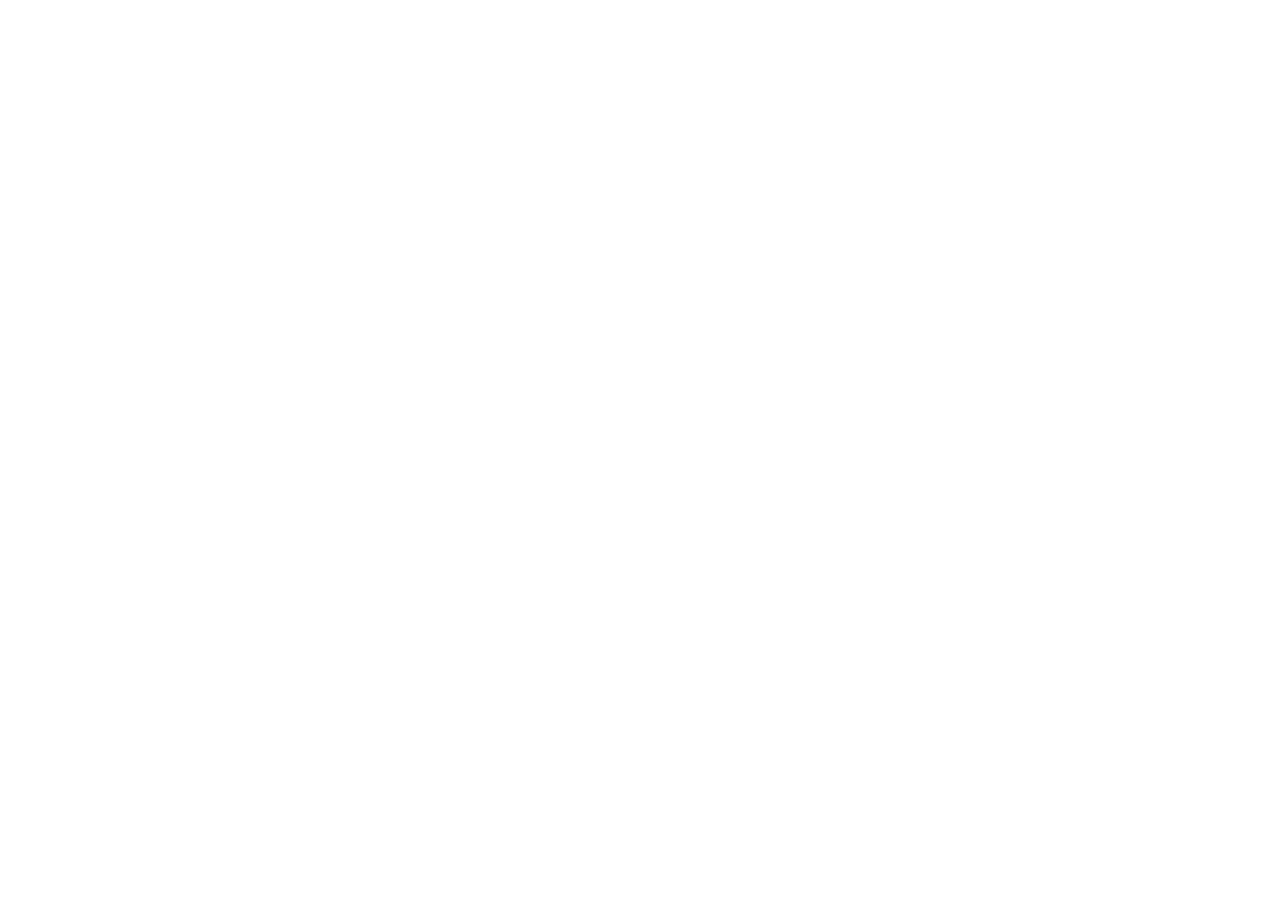
==== index.html @ e82f3b91 "first commit" ====
<!DOCTYPE html>
<html lang="da">
  <head>
    <meta charset="UTF-8" />
    <meta name="viewport" content="width=device-width, initial-scale=1.0" />
    <title>Document</title>
  </head>
  <body></body>
</html>
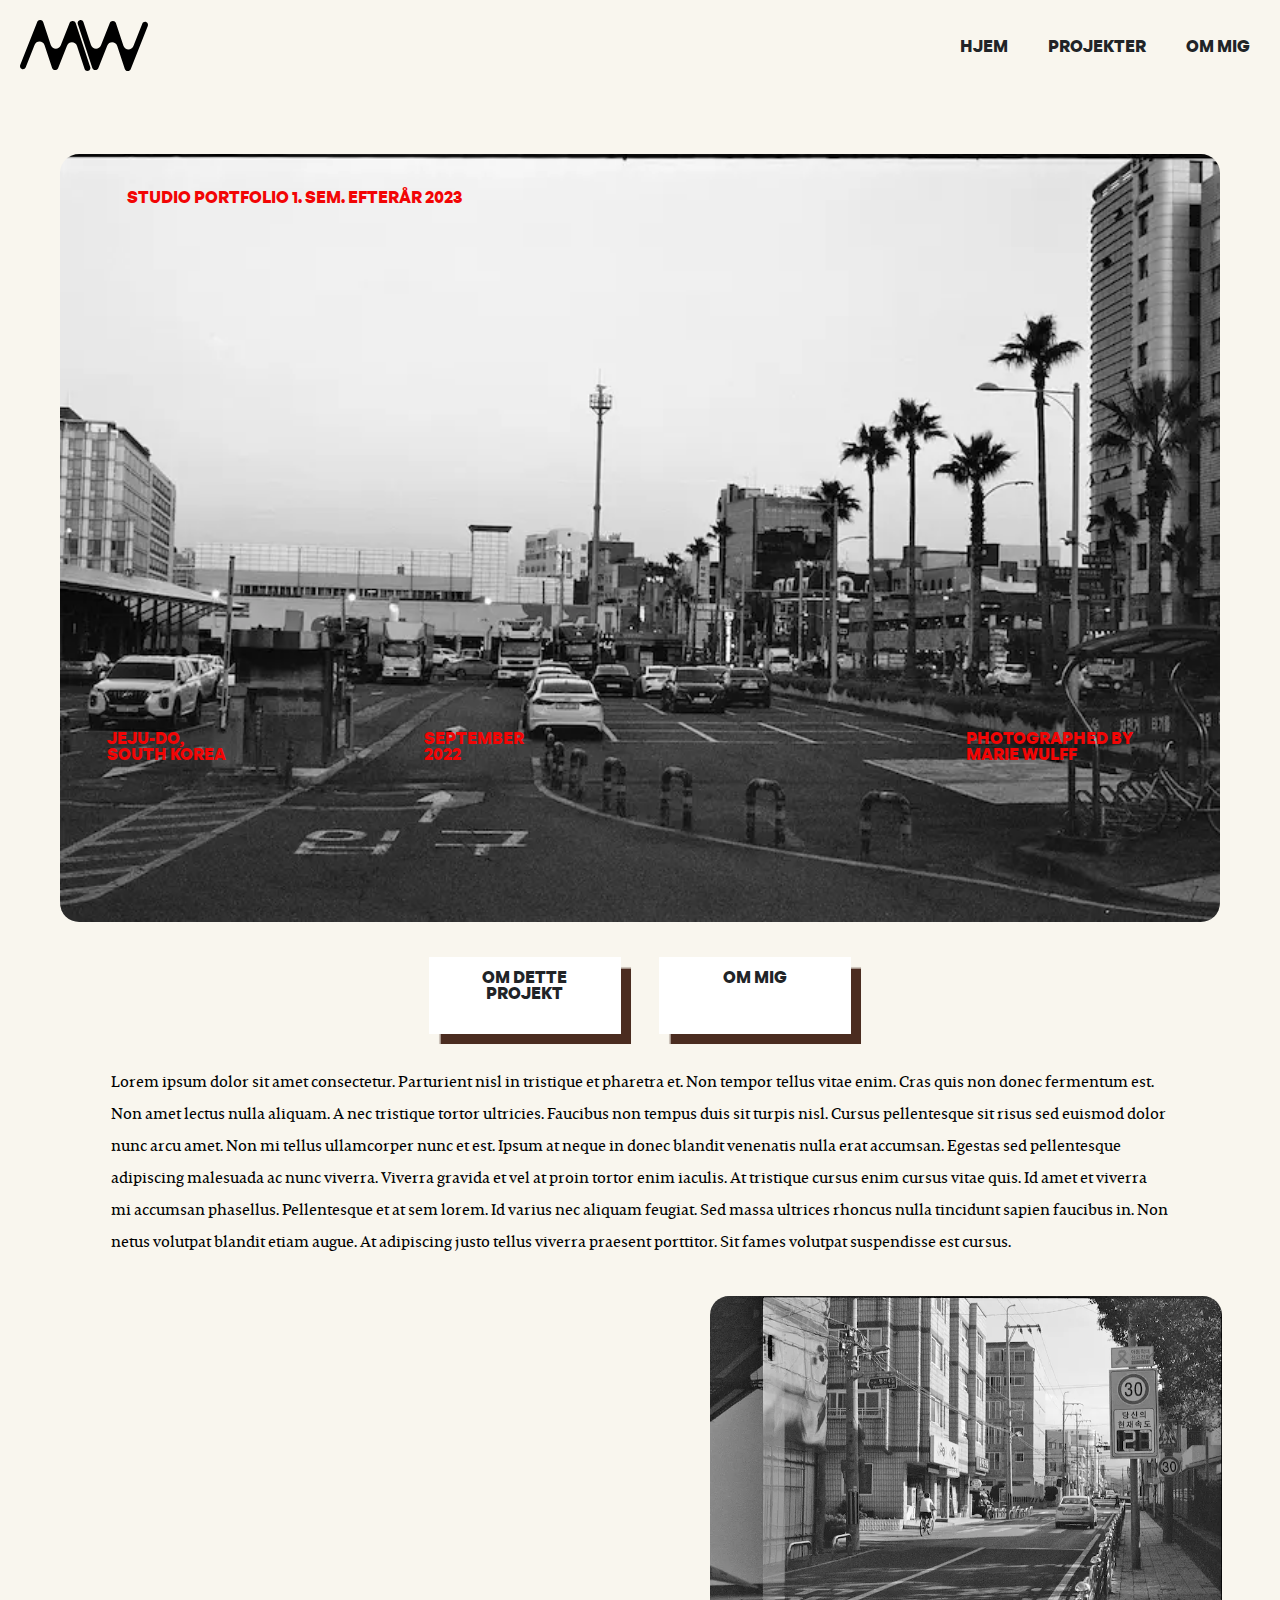
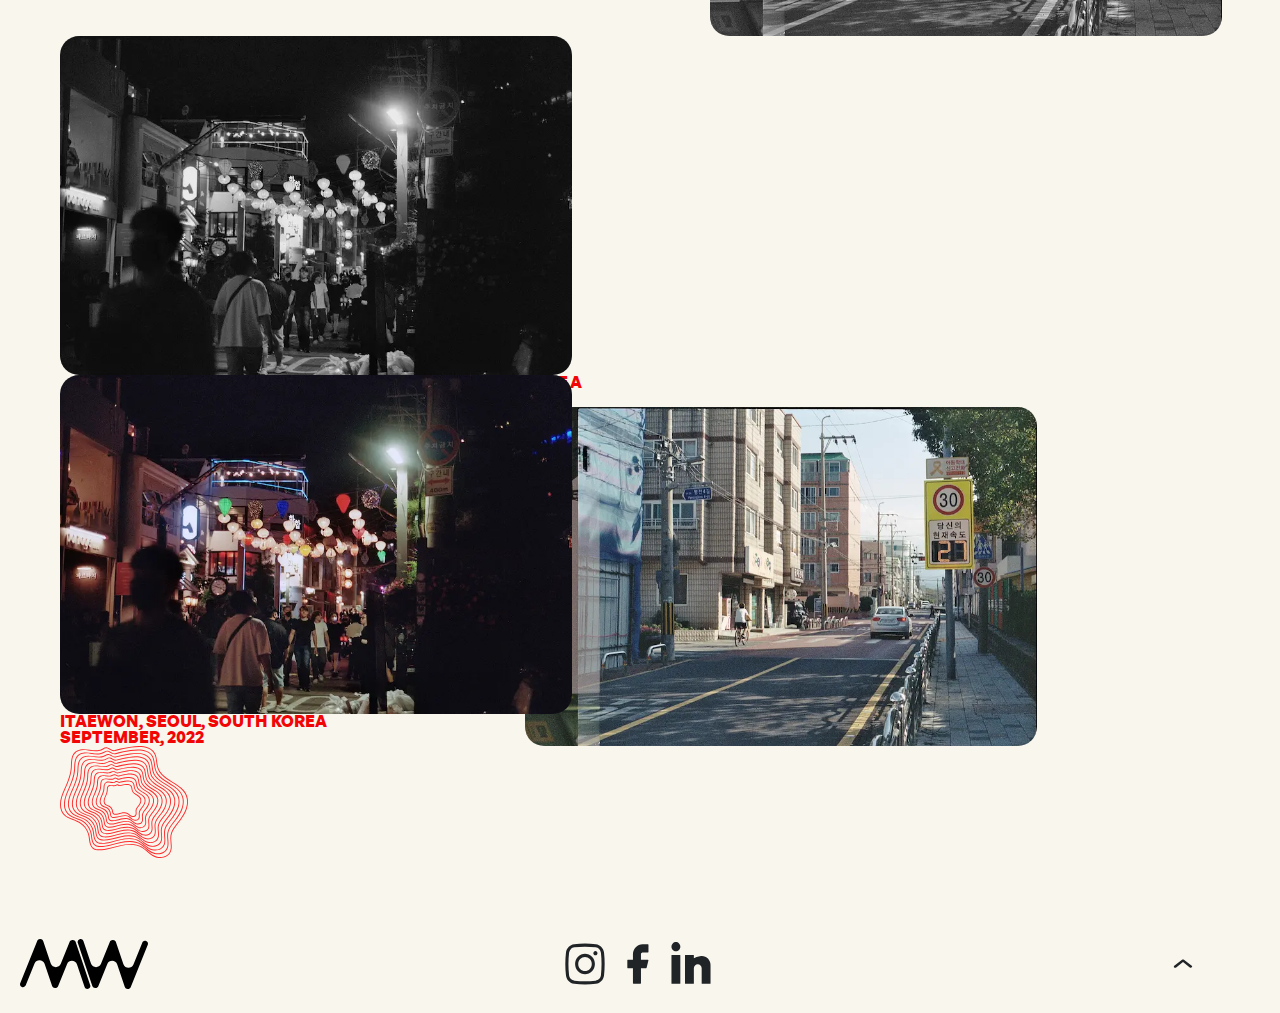
==== commit 29e8944f: "commit2" ====
--- a/index.html
+++ b/index.html
@@ -4,6 +4,139 @@
     <meta charset="UTF-8" />
     <meta name="viewport" content="width=device-width, initial-scale=1.0" />
     <title>Document</title>
+    <link rel="stylesheet" href="style.css" />
+    <link rel="stylesheet" href="layout.css" />
+    <script defer src="script.js"></script>
   </head>
-  <body></body>
+
+  <body>
+    <header>
+      <div class="logo">
+        <a href="index.html">
+          <img src="img/svg/logo.svg" alt="Logo" />
+        </a>
+      </div>
+      <nav>
+        <ul class="menu">
+          <li><a href="index.html">hjem</a></li>
+          <li><a href="projekter.html">projekter</a></li>
+          <li><a href="ommig.html">om mig</a></li>
+        </ul>
+        <div class="burger">
+          <div class="line"></div>
+          <div class="line"></div>
+          <div class="line"></div>
+        </div>
+      </nav>
+    </header>
+
+    <main>
+      <div class="grid_i_1">
+        <img src="img/jejudo_bw.webp" alt="Jeju-seoul" />
+        <h3 id="p1">studio portfolio 1. sem. efterår 2023</h3>
+        <h3 id="p2">
+          jeju-do, <br />
+          south korea
+        </h3>
+        <h3 id="p3">
+          september <br />
+          2022
+        </h3>
+        <h3 id="p4">
+          photographed by <br />
+          marie wulff
+        </h3>
+      </div>
+      <div class="grid_i_2">
+        <div class="buttons_i">
+          <a class="buttoni" href="tema6.html">om dette projekt</a>
+          <a class="buttoni" href="ommig.html">om mig</a>
+        </div>
+        <p id="p5">
+          Lorem ipsum dolor sit amet consectetur. Parturient nisl in tristique
+          et pharetra et. Non tempor tellus vitae enim. Cras quis non donec
+          fermentum est. Non amet lectus nulla aliquam. A nec tristique tortor
+          ultricies. Faucibus non tempus duis sit turpis nisl. Cursus
+          pellentesque sit risus sed euismod dolor nunc arcu amet. Non mi tellus
+          ullamcorper nunc et est. Ipsum at neque in donec blandit venenatis
+          nulla erat accumsan. Egestas sed pellentesque adipiscing malesuada ac
+          nunc viverra. Viverra gravida et vel at proin tortor enim iaculis. At
+          tristique cursus enim cursus vitae quis. Id amet et viverra mi
+          accumsan phasellus. Pellentesque et at sem lorem. Id varius nec
+          aliquam feugiat. Sed massa ultrices rhoncus nulla tincidunt sapien
+          faucibus in. Non netus volutpat blandit etiam augue. At adipiscing
+          justo tellus viverra praesent porttitor. Sit fames volutpat
+          suspendisse est cursus.
+        </p>
+      </div>
+
+      <div class="grid_i_3">
+        <img
+          class="img_i_1"
+          src="img/jejustreet_bw.webp"
+          alt="street on jeju in black and white"
+        />
+        <img
+          class="img_i_1 img_i_1_a"
+          src="img/jejustreet.webp"
+          alt="street, jeju in color"
+        />
+        <div id="idx_txt_a">
+          <h3>
+            JEJU-DO, SOUTH KOREA <br />
+            SEPTEMBER, 2022
+          </h3>
+        </div>
+        <div id="container_i_1">
+          <div id="sprite_i_1">
+            <img src="img/assets/red2.svg" alt="red figure" />
+          </div>
+        </div>
+
+        <img
+          class="img_i_2"
+          src="img/itaewon_bw.webp"
+          alt="street, itaewon-seoul"
+        />
+        <img
+          class="img_i_2 img_i_2_b"
+          src="img/itaewon.webp"
+          alt="street, itaewon-seoul"
+        />
+        <div idx_txt_b>
+          <h3>
+            ITAEWON, SEOUL, SOUTH KOREA <br />
+            SEPTEMBER, 2022
+          </h3>
+        </div>
+        <div id="container_i_2">
+          <div id="sprite_i_2">
+            <img src="img/assets/red1.svg" alt="red figure" />
+          </div>
+        </div>
+      </div>
+    </main>
+
+    <footer>
+      <div class="logo">
+        <a href="index.html"><img src="img/svg/logo.svg" alt="logo" /></a>
+      </div>
+
+      <div id="conf2_3">
+        <a href="https://www.instagram.com/mariewulff_/">
+          <img class="logo1" src="img/svg/ig.svg" alt="instagram"
+        /></a>
+        <a href="https://www.facebook.com/marie3wulff/">
+          <img class="logo1" src="img/svg/fb.svg" alt="facebook"
+        /></a>
+        <a href="www.linkedin.com/in/marie-wulff"
+          ><img class="logo1" src="img/svg/li.svg" alt="linked in"
+        /></a>
+      </div>
+
+      <div id="conf_3_1">
+        <img class="logo1" src="img/svg/ep_arrow-up-bold.svg" alt="arrow" />
+      </div>
+    </footer>
+  </body>
 </html>
--- a/style.css
+++ b/style.css
@@ -0,0 +1,333 @@
+* {
+  box-sizing: border-box;
+  margin: 0;
+}
+
+@font-face {
+  font-family: "general_sansbold";
+  src: url(fonts/generalsans-bold-webfont.woff2) format("woff2");
+  font-weight: normal;
+  font-style: normal;
+}
+
+@font-face {
+  font-family: "gambettamedium";
+  src: url(fonts/gambetta-medium-webfont.woff2) format("woff2");
+  font-weight: normal;
+  font-style: normal;
+}
+
+html {
+  --font_col: #212427;
+  --primary_font: "general_sansbold", serif;
+  --secondary_font: "gambettamedium", sans-serif;
+  --color_box: #f1ede0;
+  --bagground_col: #f9f6ee;
+}
+
+body {
+  background-color: var(--bagground_col);
+  font-family: var(--primary_font);
+}
+
+main {
+  margin: 30px;
+  padding: 30px;
+}
+
+h3 {
+  font-size: 1rem;
+  font-weight: lighter;
+  text-transform: uppercase;
+}
+
+p {
+  font-family: var(--secondary_font);
+  line-height: 2.5cqw;
+}
+
+img {
+  border-radius: 1.5cqw;
+  width: 100%;
+  height: auto;
+}
+
+header {
+  display: flex;
+  justify-content: space-between;
+  align-items: center;
+  padding: 20px;
+  background-color: var(--bagground_col);
+  text-transform: uppercase;
+}
+
+footer {
+  display: flex;
+  justify-content: space-between;
+  align-items: center;
+  padding: 20px;
+}
+
+.logo1 {
+  width: 25%;
+  height: auto;
+  border-radius: 0;
+}
+
+.logo img {
+  width: 10cqw;
+  height: auto;
+  border-radius: 0;
+}
+
+nav {
+  display: flex;
+  align-items: center;
+}
+
+.menu {
+  display: flex;
+  list-style: none;
+  margin: 0;
+  padding: 0;
+}
+
+.menu li {
+  margin-right: 20px;
+}
+
+.menu li:last-child {
+  margin-right: 0;
+}
+
+.menu a {
+  display: block;
+  padding: 10px;
+  color: var(--font_col);
+  text-decoration: none;
+  transition: color 0.3s;
+  text-align: end;
+}
+
+.menu a:hover {
+  color: #f20505;
+}
+
+.burger {
+  width: 30px;
+  height: 20px;
+  cursor: pointer;
+}
+
+.burger .line {
+  width: 100%;
+  height: 2px;
+  background-color: var(--font_col);
+  margin-bottom: 5px;
+  transition: 0.2s linear;
+}
+.burger {
+  display: none;
+}
+@media screen and (max-width: 800px) {
+  .menu {
+    display: none;
+  }
+  .burger {
+    display: block;
+  }
+  .burger.active .line:nth-child(1) {
+    transform: rotate(45deg) translate(5px, 5px);
+    transition: 0.2s linear;
+  }
+
+  .burger.active .line:nth-child(2) {
+    opacity: 0;
+    transition: 0.15s linear;
+  }
+
+  .burger.active .line:nth-child(3) {
+    transform: rotate(-45deg) translate(5px, -5px);
+    transition: 0.2s linear;
+  }
+
+  nav.active .menu {
+    display: block;
+    background-color: var(--bagground_col);
+    position: absolute;
+    top: 60px;
+    left: 0;
+    width: 100%;
+    box-shadow: 0 0 10px rgba(0, 0, 0, 0.1);
+    z-index: 1;
+  }
+
+  nav.active .menu li {
+    margin: 10px 20px;
+  }
+
+  nav.active .menu a {
+    font-size: 24px;
+  }
+}
+
+/***** INDEX ****/
+.grid_i_1,
+.grid_i_3 {
+  color: #f20505;
+}
+
+#p1 {
+  position: absolute;
+  top: 22%;
+  left: 23%;
+  transform: translate(-50%, -50%);
+}
+
+#p2 {
+  position: absolute;
+  top: 83%;
+  left: 13%;
+  transform: translate(-50%, -50%);
+}
+
+#p3 {
+  position: absolute;
+  top: 83%;
+  left: 37%;
+  transform: translate(-50%, -50%);
+}
+
+#p4 {
+  position: absolute;
+  top: 83%;
+  left: 82%;
+  transform: translate(-50%, -50%);
+}
+.grid_i_2 {
+  margin-bottom: 3cqw;
+}
+
+.buttons_i {
+  display: flex;
+  justify-content: center;
+  margin: 1cqw 0 1cqw 0;
+}
+
+.buttoni {
+  background-color: white;
+  width: 15cqw;
+  display: block;
+  height: 6cqw;
+  text-align: center;
+  padding-top: 1cqw;
+  margin: 1.5cqw;
+  text-decoration: none;
+  color: var(--font_col);
+  padding-left: 1.2cqw;
+  padding-right: 1.2cqw;
+  text-transform: uppercase;
+  box-shadow: 0.8cqw 0.8cqw 1px #4b2c20;
+}
+
+#p5 {
+  padding: 0 4cqw 0 4cqw;
+}
+.grid_i_3 {
+  /* display: grid; */
+}
+
+.img_i_1 {
+  width: 40cqw;
+  height: auto;
+  display: block;
+  position: relative;
+  left: 56%;
+  top: 10%;
+  /* margin-bottom: 15cqw; */
+}
+
+.img_i_1_a {
+  position: absolute;
+  top: 223%;
+  left: 41%;
+}
+
+#idx_txt_a {
+  position: absolute;
+  top: 219%;
+  letter-spacing: 0.1cqw;
+  left: 28%;
+  line-height: 1.9cqw;
+}
+
+#container_i_1 {
+  aspect-ratio: 719.53/663.47;
+  width: 20cqw;
+  height: auto;
+  position: absolute;
+  top: 198%;
+  left: 11%;
+}
+
+#sprite_i_1 {
+  width: 100%;
+  height: 100%;
+}
+
+.img_i_2 {
+  width: 40cqw;
+  height: auto;
+  display: block;
+  position: relative;
+}
+
+#container_i_2 {
+  aspect-ratio: 413.47/360.83;
+  width: 10cqw;
+  height: auto;
+}
+
+#sprite_i_2 {
+  width: 100%;
+  height: 100%;
+}
+
+/*** PROJEKTER ***/
+
+.carousel {
+  width: 80%; /* Adjust the carousel width */
+  margin: 0 auto;
+  position: relative;
+  overflow: hidden;
+}
+
+.slides {
+  display: flex;
+  transition: transform 0.5s ease-in-out;
+}
+
+.slides img {
+  width: 100%; /* Ensure images fill the container */
+  display: block;
+}
+
+.prevBtn,
+.nextBtn {
+  position: absolute;
+  top: 50%;
+  transform: translateY(-50%);
+  padding: 10px 15px;
+  background-color: #333;
+  color: white;
+  border: none;
+  cursor: pointer;
+}
+
+.prevBtn {
+  left: 10px;
+}
+
+.nextBtn {
+  right: 10px;
+}
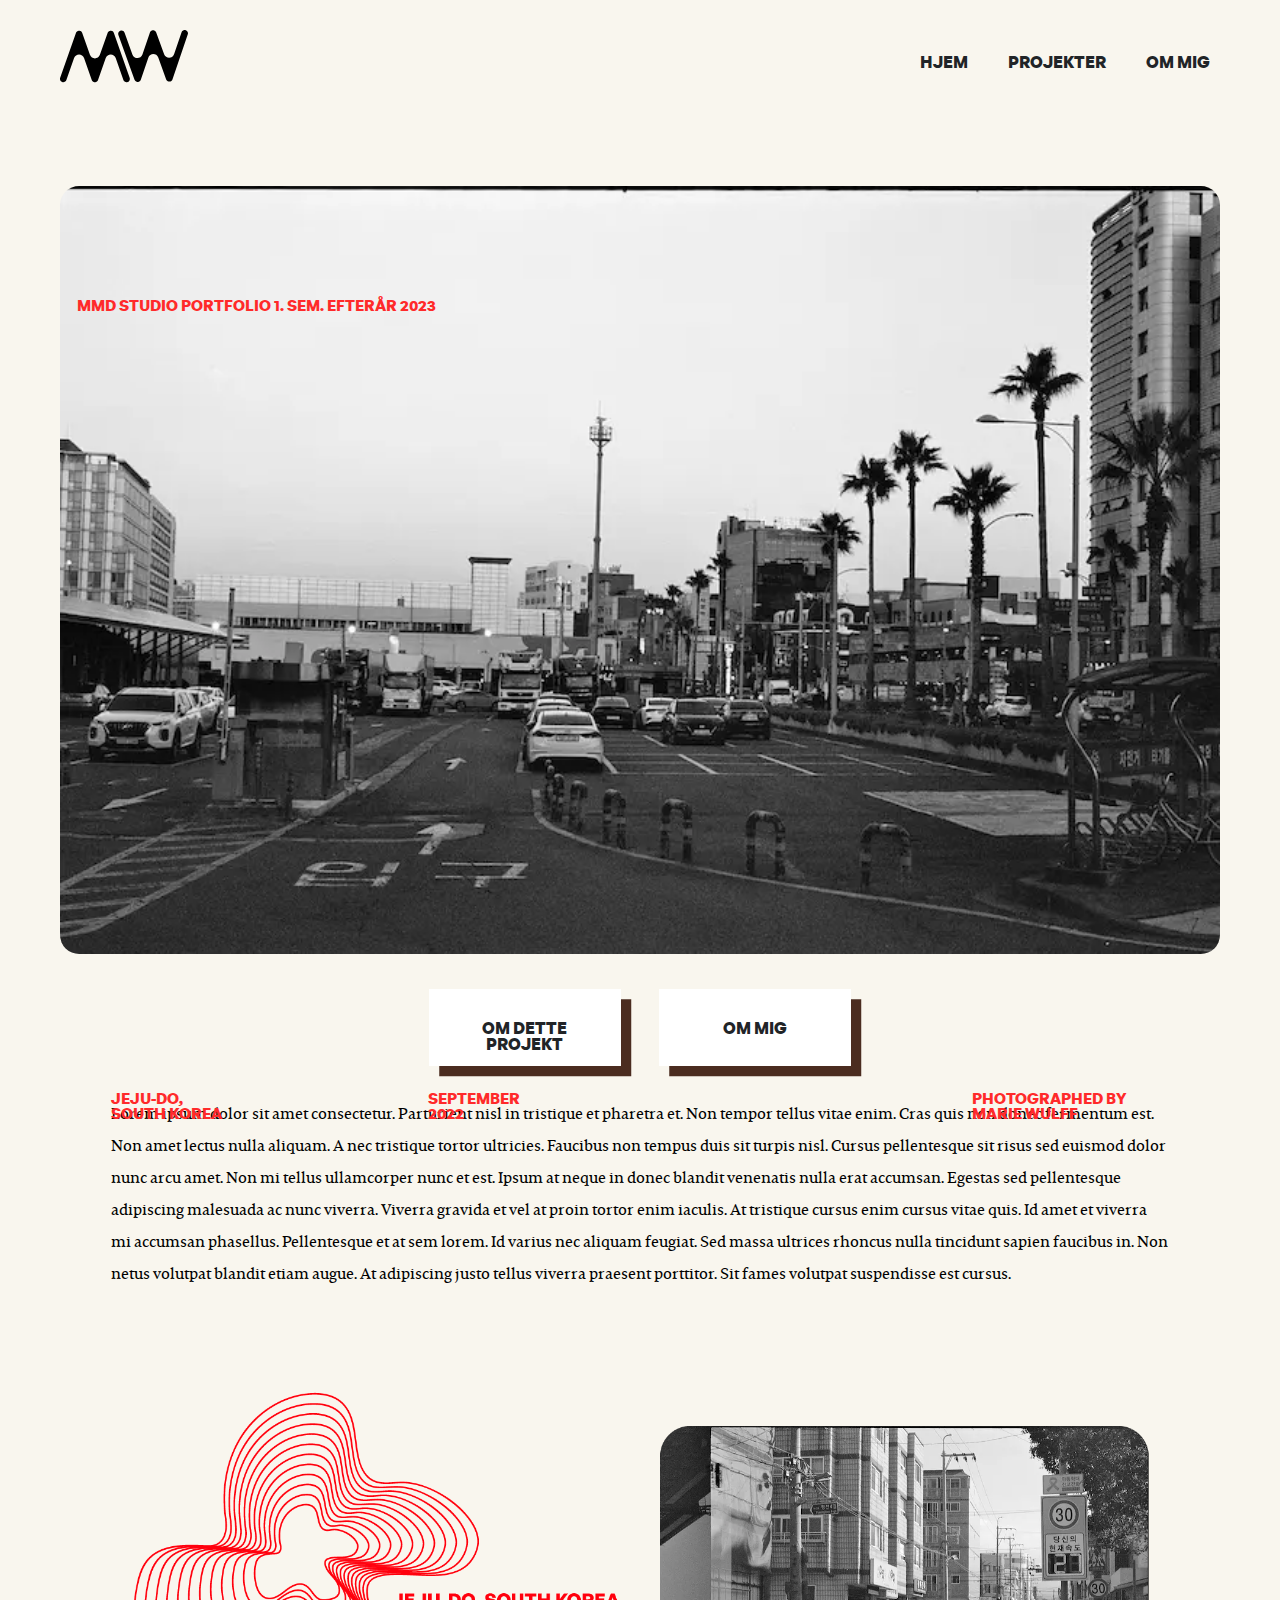
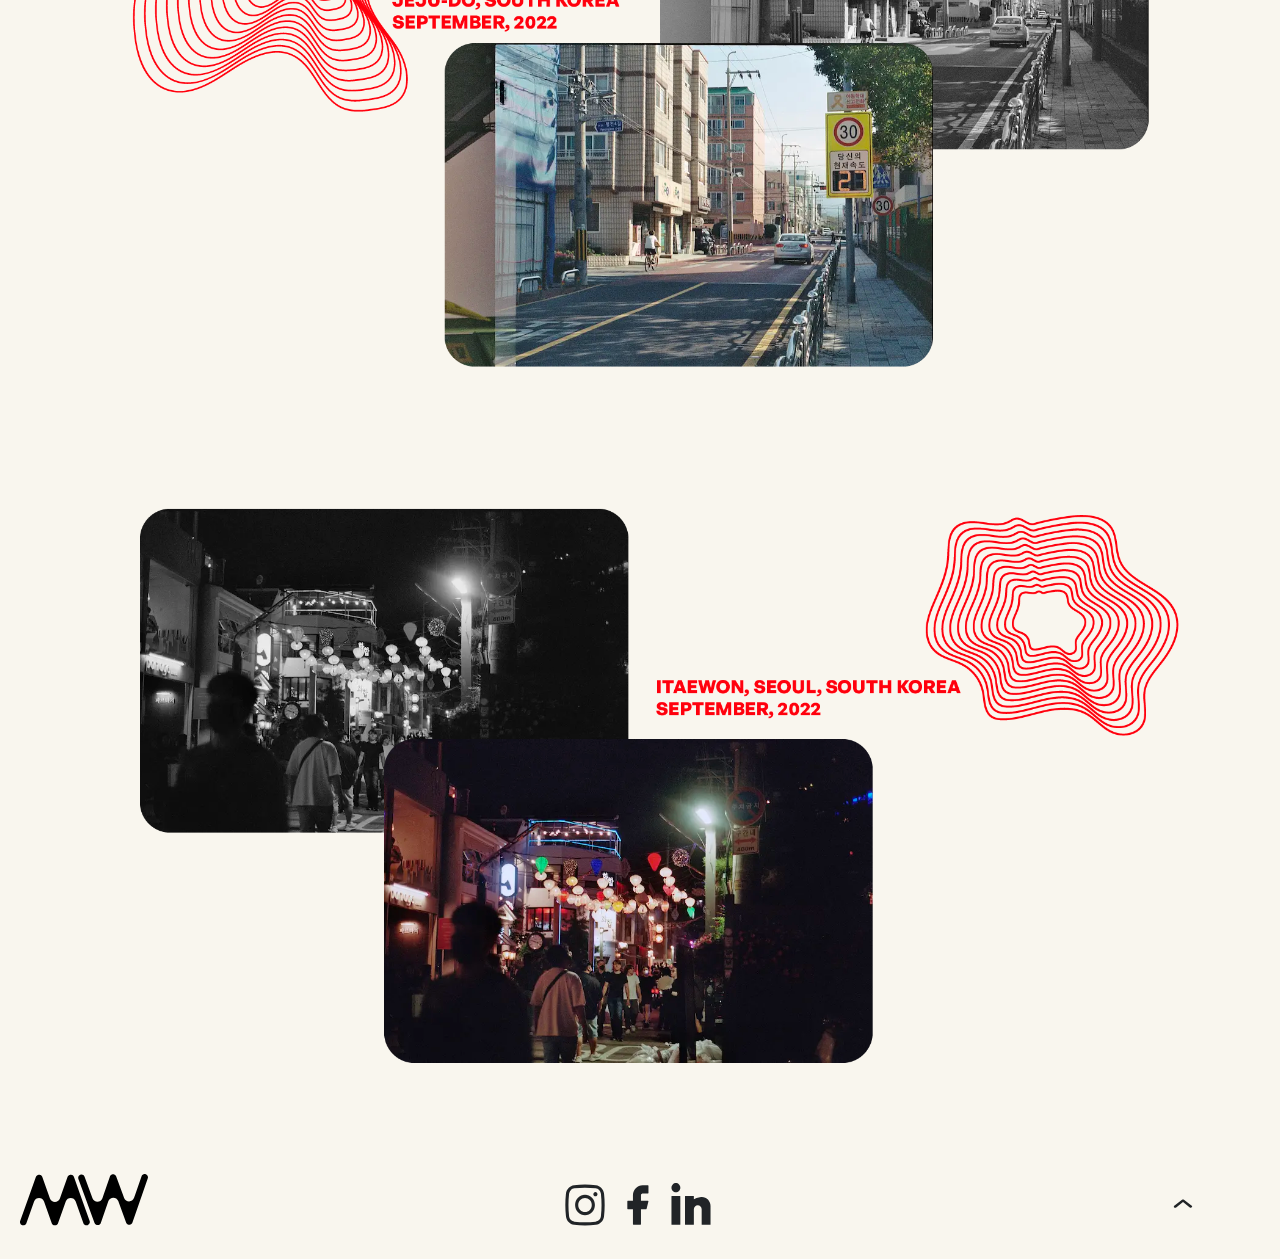
==== commit 3267ccaf: "uden indhold" ====
--- a/index.html
+++ b/index.html
@@ -33,7 +33,7 @@
     <main>
       <div class="grid_i_1">
         <img src="img/jejudo_bw.webp" alt="Jeju-seoul" />
-        <h3 id="p1">studio portfolio 1. sem. efterår 2023</h3>
+        <h3 id="p1">mmd studio portfolio 1. sem. efterår 2023</h3>
         <h3 id="p2">
           jeju-do, <br />
           south korea
@@ -71,50 +71,8 @@
       </div>
 
       <div class="grid_i_3">
-        <img
-          class="img_i_1"
-          src="img/jejustreet_bw.webp"
-          alt="street on jeju in black and white"
-        />
-        <img
-          class="img_i_1 img_i_1_a"
-          src="img/jejustreet.webp"
-          alt="street, jeju in color"
-        />
-        <div id="idx_txt_a">
-          <h3>
-            JEJU-DO, SOUTH KOREA <br />
-            SEPTEMBER, 2022
-          </h3>
-        </div>
-        <div id="container_i_1">
-          <div id="sprite_i_1">
-            <img src="img/assets/red2.svg" alt="red figure" />
-          </div>
-        </div>
-
-        <img
-          class="img_i_2"
-          src="img/itaewon_bw.webp"
-          alt="street, itaewon-seoul"
-        />
-        <img
-          class="img_i_2 img_i_2_b"
-          src="img/itaewon.webp"
-          alt="street, itaewon-seoul"
-        />
-        <div idx_txt_b>
-          <h3>
-            ITAEWON, SEOUL, SOUTH KOREA <br />
-            SEPTEMBER, 2022
-          </h3>
-        </div>
-        <div id="container_i_2">
-          <div id="sprite_i_2">
-            <img src="img/assets/red1.svg" alt="red figure" />
-          </div>
-        </div>
-      </div>
+        <img src="img/Artboard1.webp" alt="">
+        <img src="img/Artboard2.webp" alt="">
     </main>
 
     <footer>
@@ -135,7 +93,7 @@
       </div>
 
       <div id="conf_3_1">
-        <img class="logo1" src="img/svg/ep_arrow-up-bold.svg" alt="arrow" />
+        <a href="#"><img class="logo1" src="img/svg/ep_arrow-up-bold.svg" alt="arrow" /></a>
       </div>
     </footer>
   </body>
--- a/style.css
+++ b/style.css
@@ -35,8 +35,18 @@
   padding: 30px;
 }
 
+h1 {
+  text-transform: uppercase;
+  font-size: 4.5cqw;
+  margin-top: 5cqw;
+}
+h2 {
+  text-transform: uppercase;
+  font-size: 2cqw;
+}
+
 h3 {
-  font-size: 1rem;
+  font-size: 1.2cqw;
   font-weight: lighter;
   text-transform: uppercase;
 }
@@ -46,6 +56,12 @@
   line-height: 2.5cqw;
 }
 
+a {
+  text-decoration: none;
+  text-transform: uppercase;
+  color: var(--font_col);
+}
+
 img {
   border-radius: 1.5cqw;
   width: 100%;
@@ -53,19 +69,21 @@
 }
 
 header {
+  display: flex;
+  justify-content: space-between;
+  align-items: center;
+  padding: 30px;
+  margin: 0 30px;
+  background-color: var(--bagground_col);
+  text-transform: uppercase;
+}
+
+footer {
   display: flex;
   justify-content: space-between;
   align-items: center;
   padding: 20px;
   background-color: var(--bagground_col);
-  text-transform: uppercase;
-}
-
-footer {
-  display: flex;
-  justify-content: space-between;
-  align-items: center;
-  padding: 20px;
 }
 
 .logo1 {
@@ -110,7 +128,7 @@
 }
 
 .menu a:hover {
-  color: #f20505;
+  color: #ff2a2a;
 }
 
 .burger {
@@ -174,33 +192,33 @@
 /***** INDEX ****/
 .grid_i_1,
 .grid_i_3 {
-  color: #f20505;
+  color: #ff2a2a;
 }
 
 #p1 {
   position: absolute;
-  top: 22%;
-  left: 23%;
+  top: 34%;
+  left: 20%;
   transform: translate(-50%, -50%);
 }
 
 #p2 {
   position: absolute;
-  top: 83%;
+  top: 123%;
   left: 13%;
   transform: translate(-50%, -50%);
 }
 
 #p3 {
   position: absolute;
-  top: 83%;
+  top: 123%;
   left: 37%;
   transform: translate(-50%, -50%);
 }
 
 #p4 {
   position: absolute;
-  top: 83%;
+  top: 123%;
   left: 82%;
   transform: translate(-50%, -50%);
 }
@@ -220,91 +238,56 @@
   display: block;
   height: 6cqw;
   text-align: center;
-  padding-top: 1cqw;
+  padding-top: 2.5cqw;
   margin: 1.5cqw;
   text-decoration: none;
   color: var(--font_col);
   padding-left: 1.2cqw;
   padding-right: 1.2cqw;
   text-transform: uppercase;
-  box-shadow: 0.8cqw 0.8cqw 1px #4b2c20;
+  box-shadow: 0.8cqw 0.8cqw 0.1px #4b2c20;
 }
 
 #p5 {
   padding: 0 4cqw 0 4cqw;
 }
-.grid_i_3 {
-  /* display: grid; */
-}
-
-.img_i_1 {
-  width: 40cqw;
-  height: auto;
-  display: block;
-  position: relative;
-  left: 56%;
+
+/*** PROJEKTER ***/
+#greenflower1 {
+  z-index: -1;
+  position: absolute;
+  width: 50cqw;
   top: 10%;
-  /* margin-bottom: 15cqw; */
-}
-
-.img_i_1_a {
-  position: absolute;
-  top: 223%;
-  left: 41%;
-}
-
-#idx_txt_a {
-  position: absolute;
-  top: 219%;
-  letter-spacing: 0.1cqw;
-  left: 28%;
-  line-height: 1.9cqw;
-}
-
-#container_i_1 {
-  aspect-ratio: 719.53/663.47;
-  width: 20cqw;
-  height: auto;
-  position: absolute;
-  top: 198%;
-  left: 11%;
-}
-
-#sprite_i_1 {
-  width: 100%;
-  height: 100%;
-}
-
-.img_i_2 {
-  width: 40cqw;
-  height: auto;
-  display: block;
-  position: relative;
-}
-
-#container_i_2 {
-  aspect-ratio: 413.47/360.83;
-  width: 10cqw;
-  height: auto;
-}
-
-#sprite_i_2 {
-  width: 100%;
-  height: 100%;
-}
-
-/*** PROJEKTER ***/
-
+  left: 50%;
+}
+
+#greenflower2 {
+  z-index: -1;
+  position: absolute;
+  width: 35cqw;
+  top: 148%;
+}
+
+/** KArusel fra chat GPT **/
 .carousel {
   width: 80%; /* Adjust the carousel width */
   margin: 0 auto;
   position: relative;
   overflow: hidden;
+  margin-top: 5%;
 }
 
 .slides {
   display: flex;
   transition: transform 0.5s ease-in-out;
+}
+
+.slides .slide {
+  display: none;
+}
+
+.slides .active {
+  display: block;
 }
 
 .slides img {
@@ -315,11 +298,11 @@
 .prevBtn,
 .nextBtn {
   position: absolute;
-  top: 50%;
+  top: 35%;
   transform: translateY(-50%);
   padding: 10px 15px;
-  background-color: #333;
-  color: white;
+  background-color: transparent;
+  color: #7ac943;
   border: none;
   cursor: pointer;
 }
@@ -331,3 +314,319 @@
 .nextBtn {
   right: 10px;
 }
+
+.caption {
+  padding: 5%;
+  display: grid;
+}
+
+.buttonsp {
+  display: flex;
+  justify-content: center;
+  margin: 1cqw 0 1cqw 0;
+}
+
+.buttonp {
+  background-color: white;
+  width: 15cqw;
+  display: block;
+  height: 6cqw;
+  text-align: center;
+  padding-top: 2.5cqw;
+  margin: 1.5cqw;
+  text-decoration: none;
+  color: var(--font_col);
+  padding-left: 1.2cqw;
+  padding-right: 1.2cqw;
+  text-transform: uppercase;
+  box-shadow: 0.8cqw 0.8cqw 0.1px #4b2c20;
+}
+
+.txth3_p {
+  text-align: center;
+  color: #7ac943;
+}
+
+/*** tema sider ***/
+.temagrid_1 {
+  background-color: var(--color_box);
+  display: grid;
+  grid-template-columns: repeat(2, auto);
+  border-radius: 1.5cqw;
+  margin-top: 5%;
+}
+
+.temaimg {
+  width: 40cqw;
+  height: auto;
+}
+
+.opgavefokus1 {
+  padding-left: 5%;
+  padding-top: 5%;
+  width: 65ch;
+}
+
+.temaimg1 {
+  padding: 5%;
+}
+
+.opgavefokus2 {
+  padding-right: 5%;
+  padding-top: 5%;
+  width: 65ch;
+}
+
+.temaimg2 {
+  padding: 5%;
+}
+
+.tema_btn {
+  display: flex;
+  justify-content: center;
+  margin: 5cqw 0 11cqw 0;
+}
+
+.web_btn {
+  background-color: white;
+  width: 15cqw;
+  display: block;
+  height: 6cqw;
+  text-align: center;
+  padding-top: 2.5cqw;
+  margin: 1.5cqw;
+  text-decoration: none;
+  color: var(--font_col);
+  text-transform: uppercase;
+  box-shadow: 0.8cqw 0.8cqw 0.1px #4b2c20;
+}
+
+.menu_btns {
+  display: flex;
+  justify-content: center;
+  margin: 1cqw 0 1cqw 0;
+}
+
+.menu_btn {
+  background-color: var(--color_box);
+  width: 15cqw;
+  display: block;
+  height: 6cqw;
+  text-align: center;
+  padding-top: 2.5cqw;
+  margin: 1.5cqw;
+  text-decoration: none;
+  color: var(--font_col);
+  padding-left: 1.2cqw;
+  padding-right: 1.2cqw;
+  text-transform: uppercase;
+  border-radius: 1.5cqw;
+}
+
+/* T2 */
+#tema_txt2 {
+  text-indent: 7cqw;
+  color: #ff931e;
+  margin-top: 0;
+}
+
+#flowerorange1 {
+  width: 62cqw;
+  height: auto;
+  position: absolute;
+  z-index: -2;
+  top: -12%;
+  left: 34%;
+  overflow: hidden;
+  rotate: 9deg;
+}
+
+#orangeflower2 {
+  width: 56cqw;
+  height: auto;
+  position: absolute;
+  z-index: -2;
+  top: 203%;
+  left: 3%;
+  rotate: 129deg;
+}
+
+/* T3 */
+#tema_txt3 {
+  text-indent: 7cqw;
+  color: #3fa9f5;
+  margin-top: 0;
+}
+
+#blueflower1 {
+  width: 56cqw;
+  height: auto;
+  position: absolute;
+  z-index: -2;
+  top: 9%;
+  left: -8%;
+  overflow: hidden;
+  rotate: 301deg;
+}
+
+#blueflower2 {
+  width: 32cqw;
+  height: auto;
+  position: absolute;
+  z-index: -2;
+  top: 234%;
+  left: 64%;
+  overflow: hidden;
+}
+
+/* T4 */
+#tema_txt4 {
+  text-indent: 7cqw;
+  color: #395f20;
+  margin-top: 0;
+}
+
+#dgreenflower1 {
+  width: 56cqw;
+  height: auto;
+  position: absolute;
+  z-index: -2;
+  top: -11%;
+  left: -8%;
+  overflow: hidden;
+  rotate: 126deg;
+}
+
+#dgreenflower2 {
+  width: 40cqw;
+  height: auto;
+  position: absolute;
+  z-index: -2;
+  top: 223%;
+  left: 53%;
+  overflow: hidden;
+  rotate: 21deg;
+}
+
+/* T5 */
+#tema_txt5 {
+  text-indent: 7cqw;
+  color: #ff7bac;
+  margin-top: 0;
+}
+
+#pinkflower1 {
+  width: 40cqw;
+  height: auto;
+  position: absolute;
+  z-index: -2;
+  top: 84%;
+  left: 59%;
+  overflow: hidden;
+}
+
+#pinkflower2 {
+  width: 45cqw;
+  height: auto;
+  position: absolute;
+  z-index: -2;
+  top: 225%;
+  left: 1%;
+  overflow: hidden;
+}
+
+/* T6 */
+#tema_txt6 {
+  text-indent: 7cqw;
+  color: #d95829;
+  margin-top: 0;
+}
+
+.t6_h2 {
+  color: #d95829;
+}
+
+#orangeflower1 {
+  width: 43cqw;
+  height: auto;
+  position: absolute;
+  z-index: -2;
+  top: -1%;
+  left: 62%;
+  rotate: -42deg;
+}
+
+#orangeflower2 {
+  width: 43cqw;
+  height: auto;
+  position: absolute;
+  z-index: -2;
+  top: 207%;
+  left: 6%;
+  rotate: 129deg;
+}
+
+/** om mig **/
+#om_con_1 {
+  background-color: var(--color_box);
+  border-radius: 1.5cqw;
+}
+
+#string {
+  position: absolute;
+  width: 13cqw;
+  right: 7%;
+  top: 65%;
+}
+
+#om_h1 {
+  color: #4b2c20;
+  margin: 0;
+  text-indent: 7cqw;
+  margin-bottom: 2cqw;
+}
+
+#profile_img {
+  width: 50cqw;
+  padding: 4cqw;
+}
+
+#om_txt_con4 {
+  padding-left: 4cqw;
+  padding-right: 17cqw;
+  padding-bottom: 4cqw;
+  margin-bottom: 2cqw;
+}
+
+#img1_1 {
+  z-index: 1;
+  position: relative;
+}
+
+#img1_2 {
+  z-index: 1;
+  position: relative;
+}
+
+.con1_kontakt {
+  display: flex;
+  justify-content: end;
+  z-index: 3;
+  position: relative;
+  right: 6%;
+  margin-bottom: 3cqw;
+}
+
+.con_kontakt {
+  background-color: white;
+  width: 15cqw;
+  display: block;
+  height: 6cqw;
+  text-align: center;
+  padding-top: 2.5cqw;
+  margin: 1.5cqw;
+  text-decoration: none;
+  color: var(--font_col);
+  text-transform: uppercase;
+  box-shadow: 0.8cqw 0.8cqw 0.1px #4b2c20;
+}
